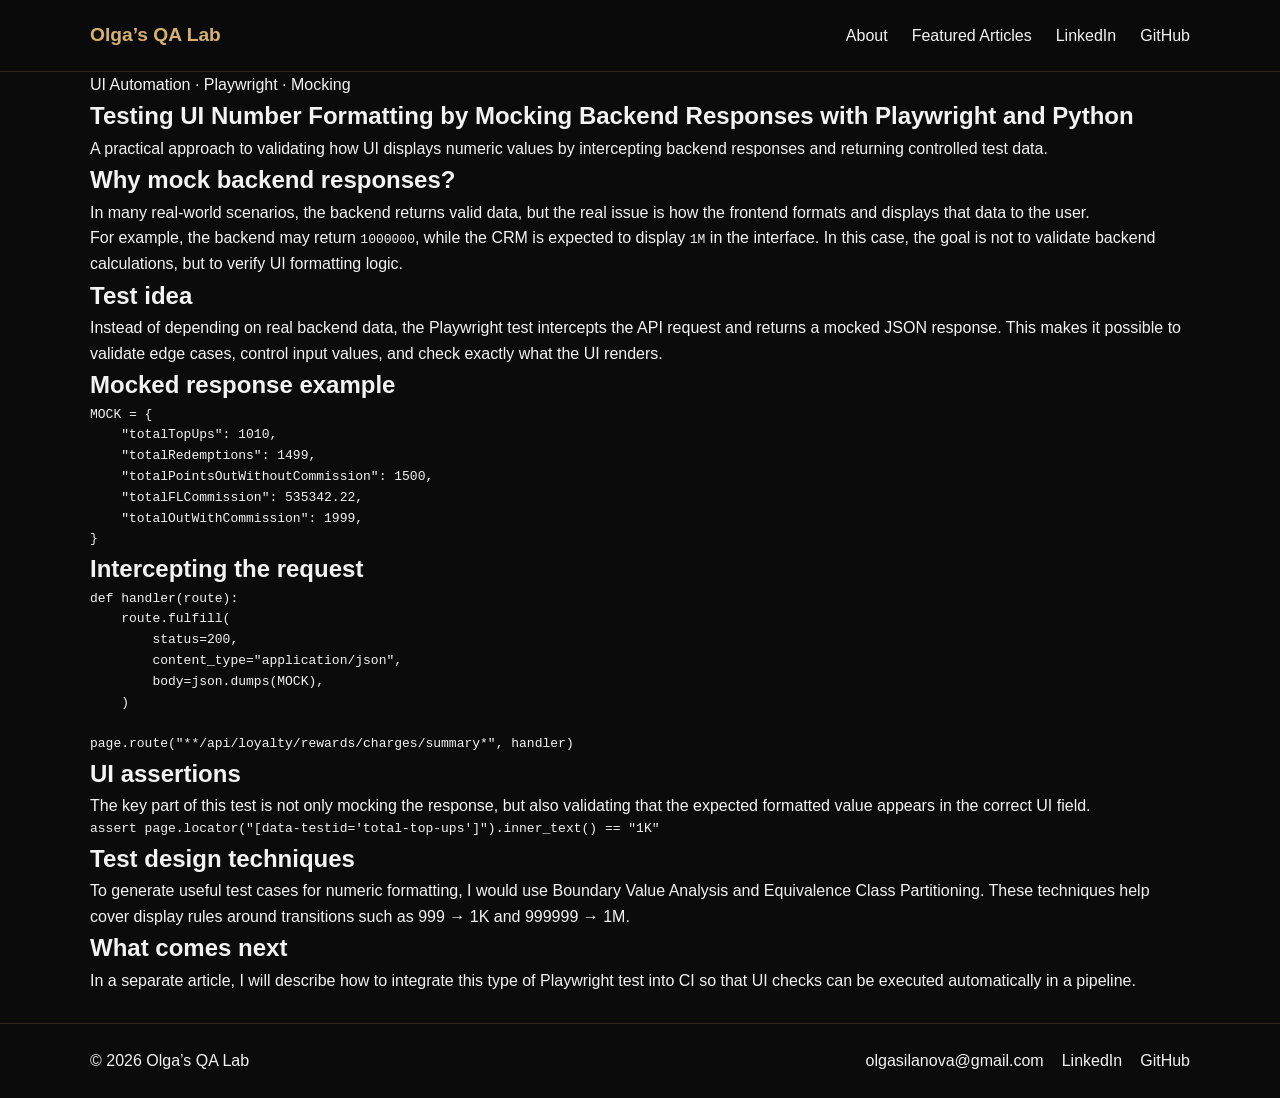
==== posts/mocking-api-responses-playwright.html @ b10ab636 "Create mocking-api-responses-playwright.html" ====
<!DOCTYPE html>
<html lang="en">
<head>
    <meta charset="UTF-8">
    <meta name="viewport" content="width=device-width, initial-scale=1.0">
    <title>Mocking API Responses in Playwright | Olga’s QA Lab</title>
    <link rel="stylesheet" href="../style.css">
    <link rel="icon" type="image/png" href="../favicon.png">
</head>
<body>

<header class="site-header">
    <div class="container header-inner">
        <div class="logo"><a href="../index.html">Olga’s QA Lab</a></div>
        <nav class="nav">
            <a href="../index.html#about">About</a>
            <a href="../index.html#featured">Featured Articles</a>
            <a href="https://www.linkedin.com/in/olgathebughunter/" target="_blank">LinkedIn</a>
            <a href="https://github.com/Sekillar" target="_blank">GitHub</a>
        </nav>
    </div>
</header>

<main>
    <section class="article-page">
        <div class="container article-container">

            <p class="article-meta">UI Automation · Playwright · Mocking</p>
            <h1>Testing UI Number Formatting by Mocking Backend Responses with Playwright and Python</h1>

            <p class="article-lead">
                A practical approach to validating how UI displays numeric values by intercepting
                backend responses and returning controlled test data.
            </p>

            <article class="blog-article">
                <h2>Why mock backend responses?</h2>
                <p>
                    In many real-world scenarios, the backend returns valid data, but the real issue
                    is how the frontend formats and displays that data to the user.
                </p>

                <p>
                    For example, the backend may return <code>1000000</code>, while the CRM is expected
                    to display <code>1M</code> in the interface. In this case, the goal is not to validate
                    backend calculations, but to verify UI formatting logic.
                </p>

                <h2>Test idea</h2>
                <p>
                    Instead of depending on real backend data, the Playwright test intercepts the API request
                    and returns a mocked JSON response. This makes it possible to validate edge cases,
                    control input values, and check exactly what the UI renders.
                </p>

                <h2>Mocked response example</h2>
                <pre><code>MOCK = {
    "totalTopUps": 1010,
    "totalRedemptions": 1499,
    "totalPointsOutWithoutCommission": 1500,
    "totalFLCommission": 535342.22,
    "totalOutWithCommission": 1999,
}</code></pre>

                <h2>Intercepting the request</h2>
                <pre><code>def handler(route):
    route.fulfill(
        status=200,
        content_type="application/json",
        body=json.dumps(MOCK),
    )

page.route("**/api/loyalty/rewards/charges/summary*", handler)</code></pre>

                <h2>UI assertions</h2>
                <p>
                    The key part of this test is not only mocking the response, but also validating
                    that the expected formatted value appears in the correct UI field.
                </p>

                <pre><code>assert page.locator("[data-testid='total-top-ups']").inner_text() == "1K"</code></pre>

                <h2>Test design techniques</h2>
                <p>
                    To generate useful test cases for numeric formatting, I would use Boundary Value Analysis
                    and Equivalence Class Partitioning. These techniques help cover display rules around
                    transitions such as 999 → 1K and 999999 → 1M.
                </p>

                <h2>What comes next</h2>
                <p>
                    In a separate article, I will describe how to integrate this type of Playwright test
                    into CI so that UI checks can be executed automatically in a pipeline.
                </p>
            </article>

        </div>
    </section>
</main>

<footer class="site-footer">
    <div class="container footer-inner">
        <p>© 2026 Olga’s QA Lab</p>
        <div class="footer-links">
            <a href="mailto:olgasilanova@gmail.com">olgasilanova@gmail.com</a>
            <a href="https://www.linkedin.com/in/olgathebughunter/" target="_blank">LinkedIn</a>
            <a href="https://github.com/Sekillar" target="_blank">GitHub</a>
        </div>
    </div>
</footer>

</body>
</html>
---- style.css ----
* {
    margin: 0;
    padding: 0;
    box-sizing: border-box;
}

html {
    scroll-behavior: smooth;
}

body {
    background: #0b0b0b;
    color: #f3f3f3;
    font-family: -apple-system, BlinkMacSystemFont, "Segoe UI", sans-serif;
    line-height: 1.6;
}

a {
    text-decoration: none;
    color: inherit;
}

.container {
    width: min(1100px, 92%);
    margin: 0 auto;
}

.site-header {
    border-bottom: 1px solid rgba(201, 169, 106, 0.18);
    background: rgba(11, 11, 11, 0.95);
    position: sticky;
    top: 0;
}

.header-inner {
    display: flex;
    justify-content: space-between;
    align-items: center;
    padding: 20px 0;
}

.logo {
    font-size: 1.2rem;
    font-weight: 700;
    color: #d6b06f;
}

.nav {
    display: flex;
    gap: 24px;
    flex-wrap: wrap;
}

.nav a {
    color: #f3f3f3;
    transition: 0.2s ease;
}

.nav a:hover {
    color: #d6b06f;
}

.hero {
    padding: 96px 0 80px;
}

.hero-content {
    max-width: 760px;
}

.hero-label {
    color: #d6b06f;
    font-weight: 700;
    letter-spacing: 0.08em;
    text-transform: uppercase;
    margin-bottom: 14px;
    font-size: 0.9rem;
}

.hero h1 {
    font-size: clamp(2.2rem, 5vw, 4.2rem);
    line-height: 1.1;
    margin-bottom: 24px;
}

.hero-text {
    font-size: 1.1rem;
    color: #cfcfcf;
    max-width: 680px;
    margin-bottom: 32px;
}

.hero-buttons {
    display: flex;
    gap: 16px;
    flex-wrap: wrap;
}

.btn {
    display: inline-block;
    padding: 14px 24px;
    border-radius: 10px;
    font-weight: 700;
    transition: 0.2s ease;
}

.btn-primary {
    background: #d6b06f;
    color: #111111;
}

.btn-primary:hover {
    background: #e3c489;
}

.btn-secondary {
    border: 1px solid rgba(214, 176, 111, 0.4);
    color: #f3f3f3;
}

.btn-secondary:hover {
    border-color: #d6b06f;
    color: #d6b06f;
}

.about,
.featured {
    padding: 72px 0;
}

.about h2,
.featured h2 {
    font-size: 2rem;
    margin-bottom: 16px;
}

.section-text {
    max-width: 760px;
    color: #cfcfcf;
    margin-bottom: 32px;
}

.about-cards,
.articles-grid {
    display: grid;
    grid-template-columns: repeat(3, 1fr);
    gap: 24px;
}

.info-card,
.article-card {
    background: #131313;
    border: 1px solid rgba(214, 176, 111, 0.14);
    border-radius: 16px;
    padding: 24px;
    transition: 0.2s ease;
}

.info-card:hover,
.article-card:hover {
    border-color: rgba(214, 176, 111, 0.35);
    transform: translateY(-2px);
}

.info-card h3,
.article-card h3 {
    margin-bottom: 12px;
    font-size: 1.2rem;
}

.info-card p,
.article-card p {
    color: #cfcfcf;
}

.article-tag {
    color: #d6b06f;
    font-size: 0.9rem;
    font-weight: 700;
    margin-bottom: 12px;
    text-transform: uppercase;
    letter-spacing: 0.06em;
}

.article-link {
    display: inline-block;
    margin-top: 18px;
    color: #d6b06f;
    font-weight: 700;
}

.article-link:hover {
    color: #e3c489;
}

.site-footer {
    border-top: 1px solid rgba(201, 169, 106, 0.18);
    margin-top: 30px;
}

.footer-inner {
    display: flex;
    justify-content: space-between;
    align-items: center;
    gap: 16px;
    padding: 24px 0;
    flex-wrap: wrap;
}

.footer-links {
    display: flex;
    gap: 18px;
}

.footer-links a:hover {
    color: #d6b06f;
}

@media (max-width: 900px) {
    .about-cards,
    .articles-grid {
        grid-template-columns: 1fr;
    }

    .header-inner {
        flex-direction: column;
        align-items: flex-start;
        gap: 16px;
    }

    .hero {
        padding: 72px 0 56px;
    }
}

.about-profile {
    display: flex;
    align-items: center;
    gap: 30px;
    margin-bottom: 40px;
}

.profile-photo {
    width: 140px;
    height: 140px;
    object-fit: cover;
    object-position: 50% 20%;;
    border-radius: 14px;
    border: 2px solid rgba(214,176,111,0.4);
}

.footer-email {
    color: #d6b06f;
}

.about-text {
    max-width: 700px;
}
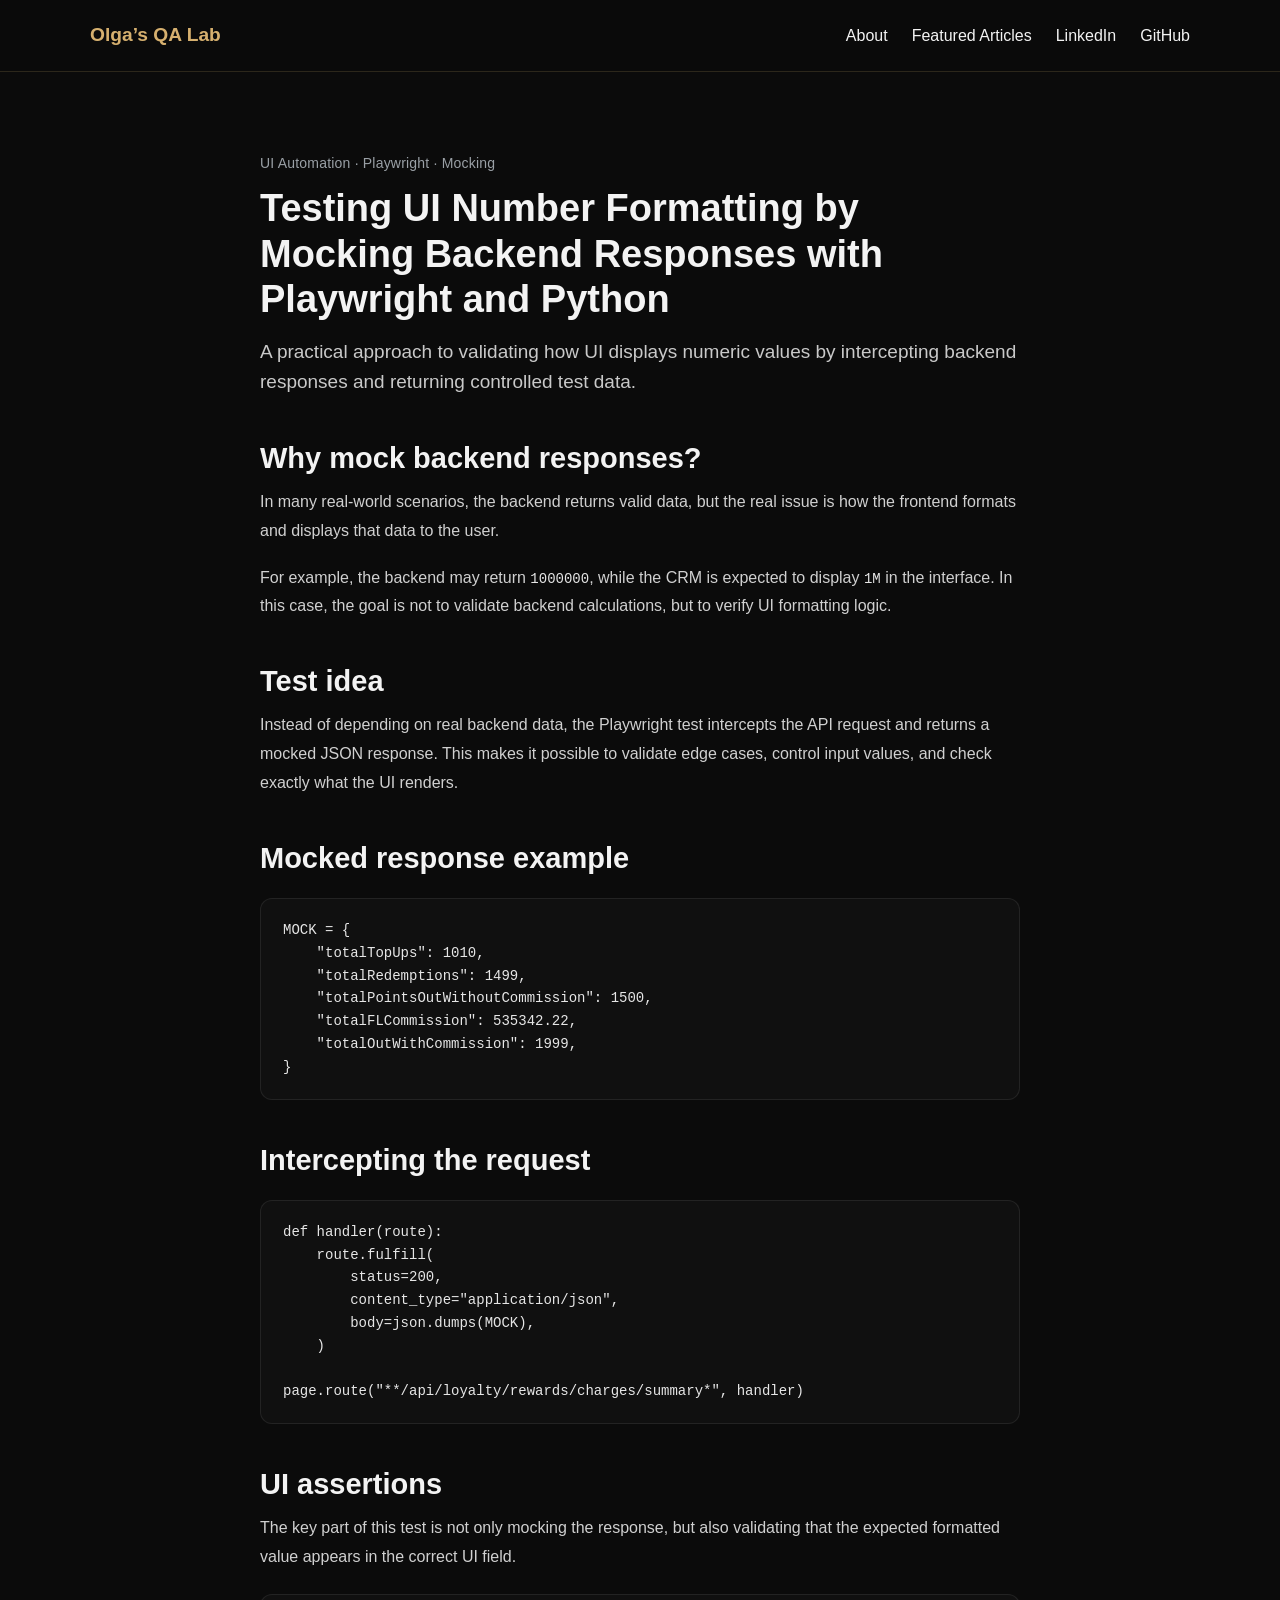
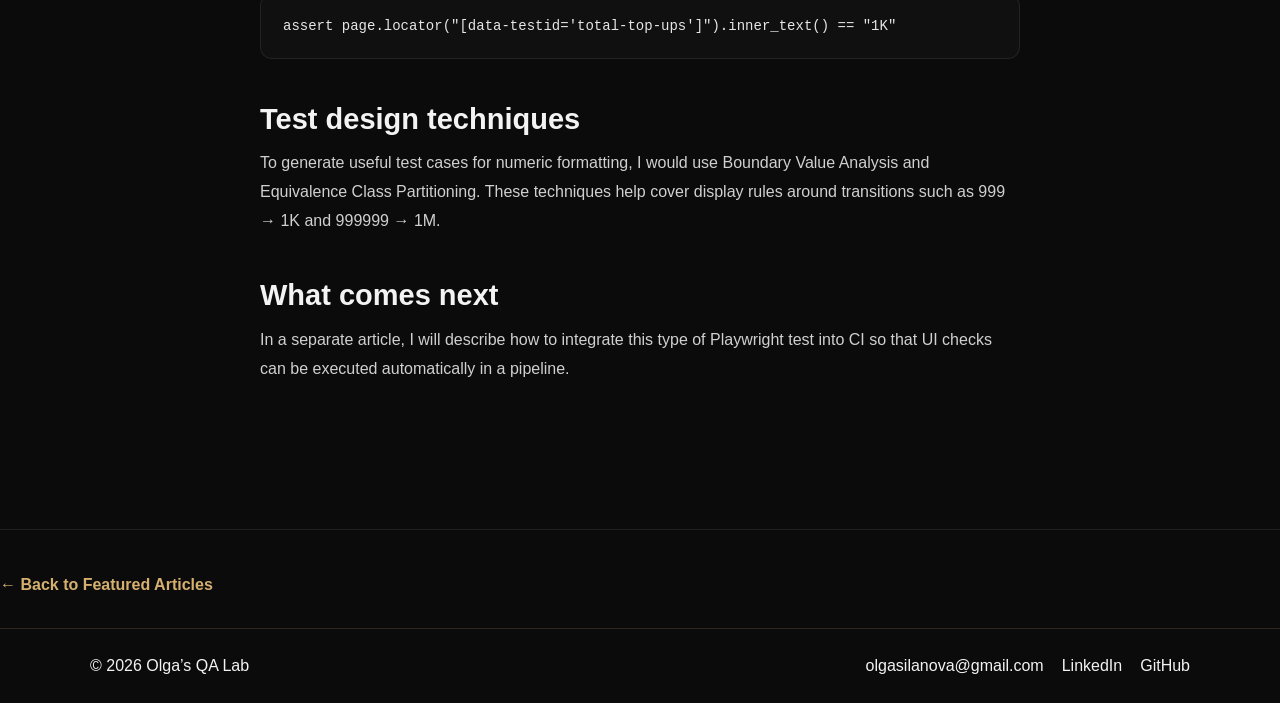
==== commit 37d95319: "Update mocking-api-responses-playwright.html" ====
--- a/posts/mocking-api-responses-playwright.html
+++ b/posts/mocking-api-responses-playwright.html
@@ -98,6 +98,10 @@
     </section>
 </main>
 
+<div class="article-bottom-nav">
+    <a class="article-link" href="../index.html#featured">← Back to Featured Articles</a>
+</div>
+
 <footer class="site-footer">
     <div class="container footer-inner">
         <p>© 2026 Olga’s QA Lab</p>
--- a/style.css
+++ b/style.css
@@ -193,6 +193,9 @@
     color: #e3c489;
 }
 
+/* =========================
+   Footer
+========================= */
 .site-footer {
     border-top: 1px solid rgba(201, 169, 106, 0.18);
     margin-top: 30px;
@@ -215,6 +218,10 @@
 .footer-links a:hover {
     color: #d6b06f;
 }
+
+/* =========================
+   About
+========================= */
 
 @media (max-width: 900px) {
     .about-cards,
@@ -256,3 +263,118 @@
 .about-text {
     max-width: 700px;
 }
+
+/* =========================
+   Article page
+========================= */
+
+.article-page {
+    padding: 80px 0;
+}
+
+.article-container {
+    max-width: 760px;
+    margin: 0 auto;
+}
+
+.article-meta {
+    color: #9aa0a6;
+    font-size: 14px;
+    margin-bottom: 10px;
+}
+
+.article-page h1 {
+    font-size: 34px;
+    line-height: 1.3;
+    margin-bottom: 12px;
+}
+
+.article-lead {
+    color: #cfcfcf;
+    font-size: 18px;
+    margin-bottom: 36px;
+}
+
+.blog-article h2 {
+    font-size: 22px;
+    margin-top: 40px;
+    margin-bottom: 10px;
+}
+
+.blog-article p {
+    color: #d0d0d0;
+    line-height: 1.7;
+    margin-bottom: 16px;
+}
+
+.blog-article pre {
+    background: #0f0f0f;
+    padding: 18px;
+    border-radius: 6px;
+    overflow-x: auto;
+    margin: 18px 0;
+    border: 1px solid #222;
+}
+
+.blog-article code {
+    font-family: monospace;
+    font-size: 14px;
+    color: #e6e6e6;
+}
+
+.article-container {
+    max-width: 760px;
+    margin: 0 auto;
+}
+
+.article-meta {
+    color: #9aa0a6;
+    font-size: 14px;
+    letter-spacing: 0.2px;
+    margin-bottom: 12px;
+}
+
+.article-page h1 {
+    font-size: 38px;
+    line-height: 1.2;
+    margin-bottom: 14px;
+}
+
+.article-lead {
+    color: #c9c9c9;
+    font-size: 19px;
+    line-height: 1.6;
+    margin-bottom: 34px;
+}
+
+.blog-article h2 {
+    margin-top: 42px;
+    margin-bottom: 12px;
+    font-size: 29px;
+    line-height: 1.25;
+}
+
+.blog-article p {
+    line-height: 1.8;
+    margin-bottom: 18px;
+}
+
+.blog-article pre {
+    background: #101010;
+    border: 1px solid rgba(255,255,255,0.08);
+    border-radius: 12px;
+    padding: 20px 22px;
+    overflow-x: auto;
+    margin: 22px 0 28px;
+}
+
+.blog-article code {
+    font-size: 14px;
+    line-height: 1.6;
+}
+
+.article-bottom-nav {
+    margin-top: 48px;
+    padding-top: 24px;
+    border-top: 1px solid rgba(255,255,255,0.08);
+}
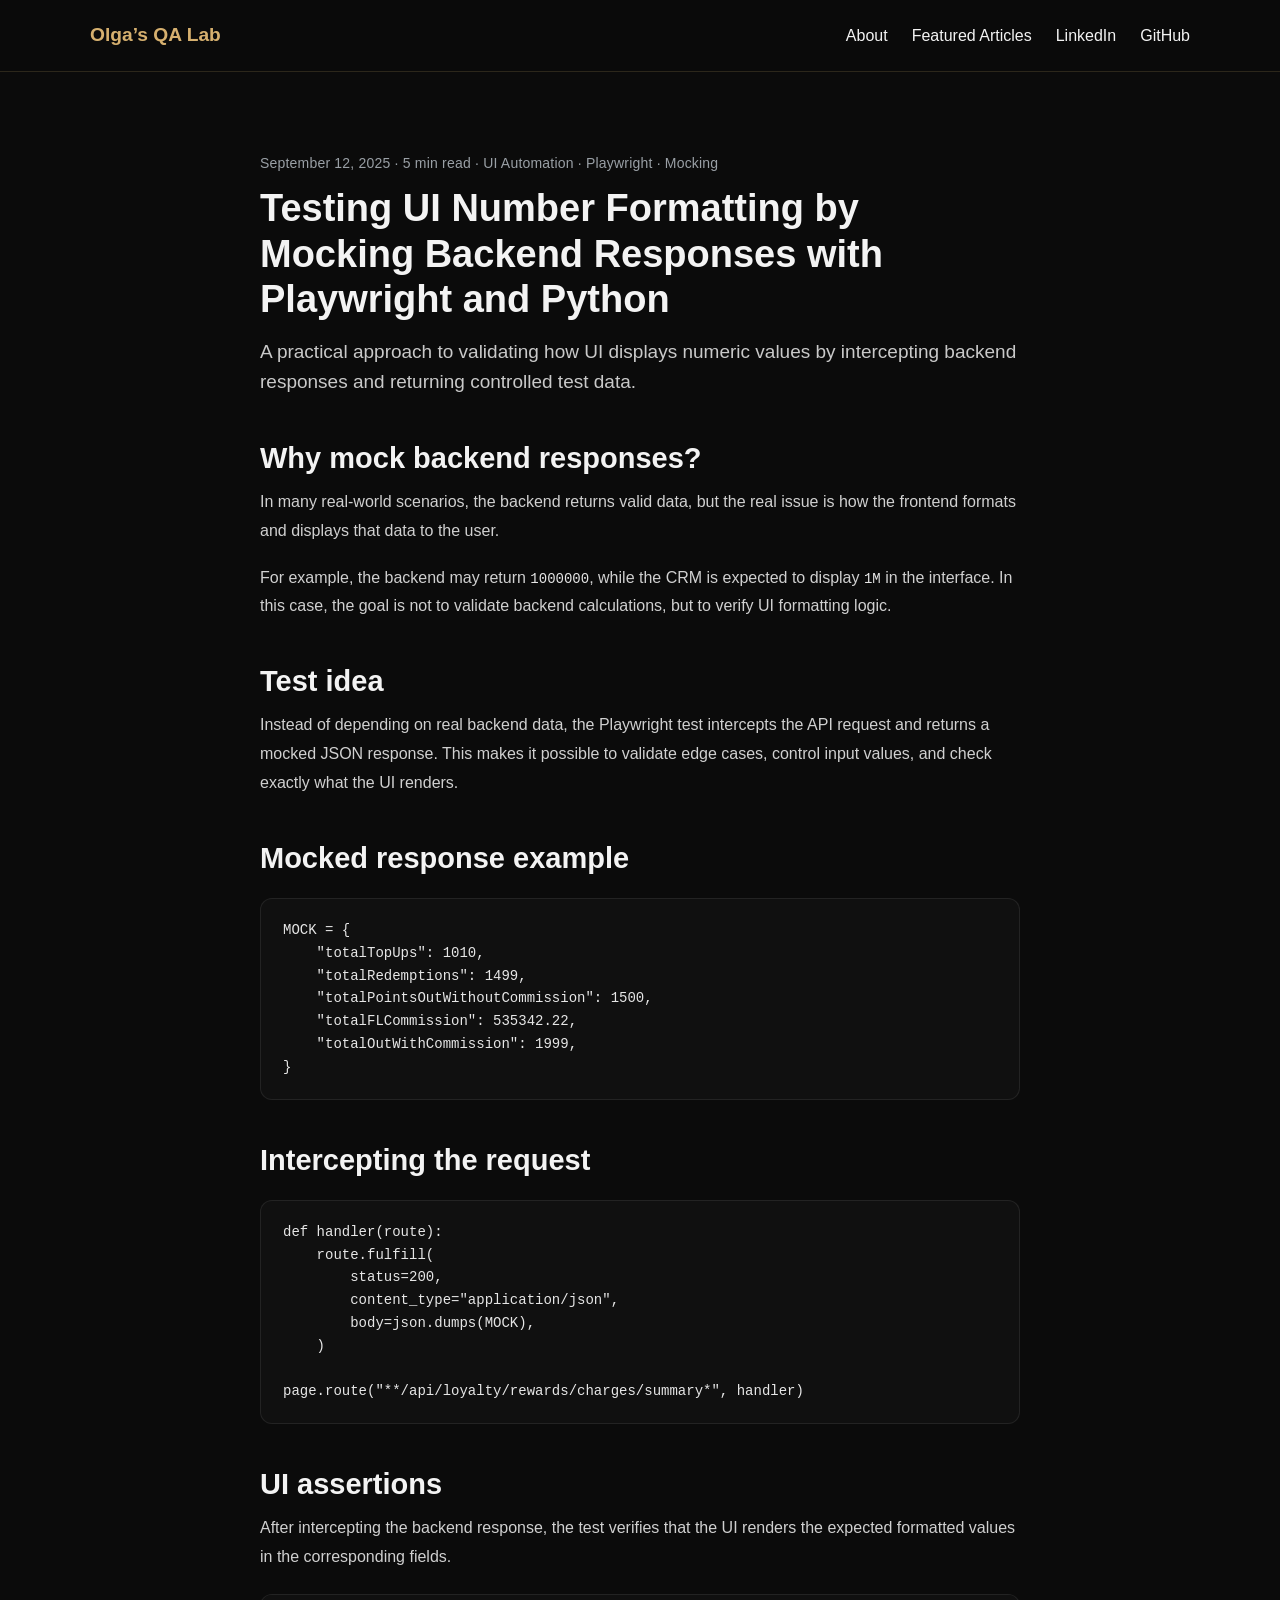
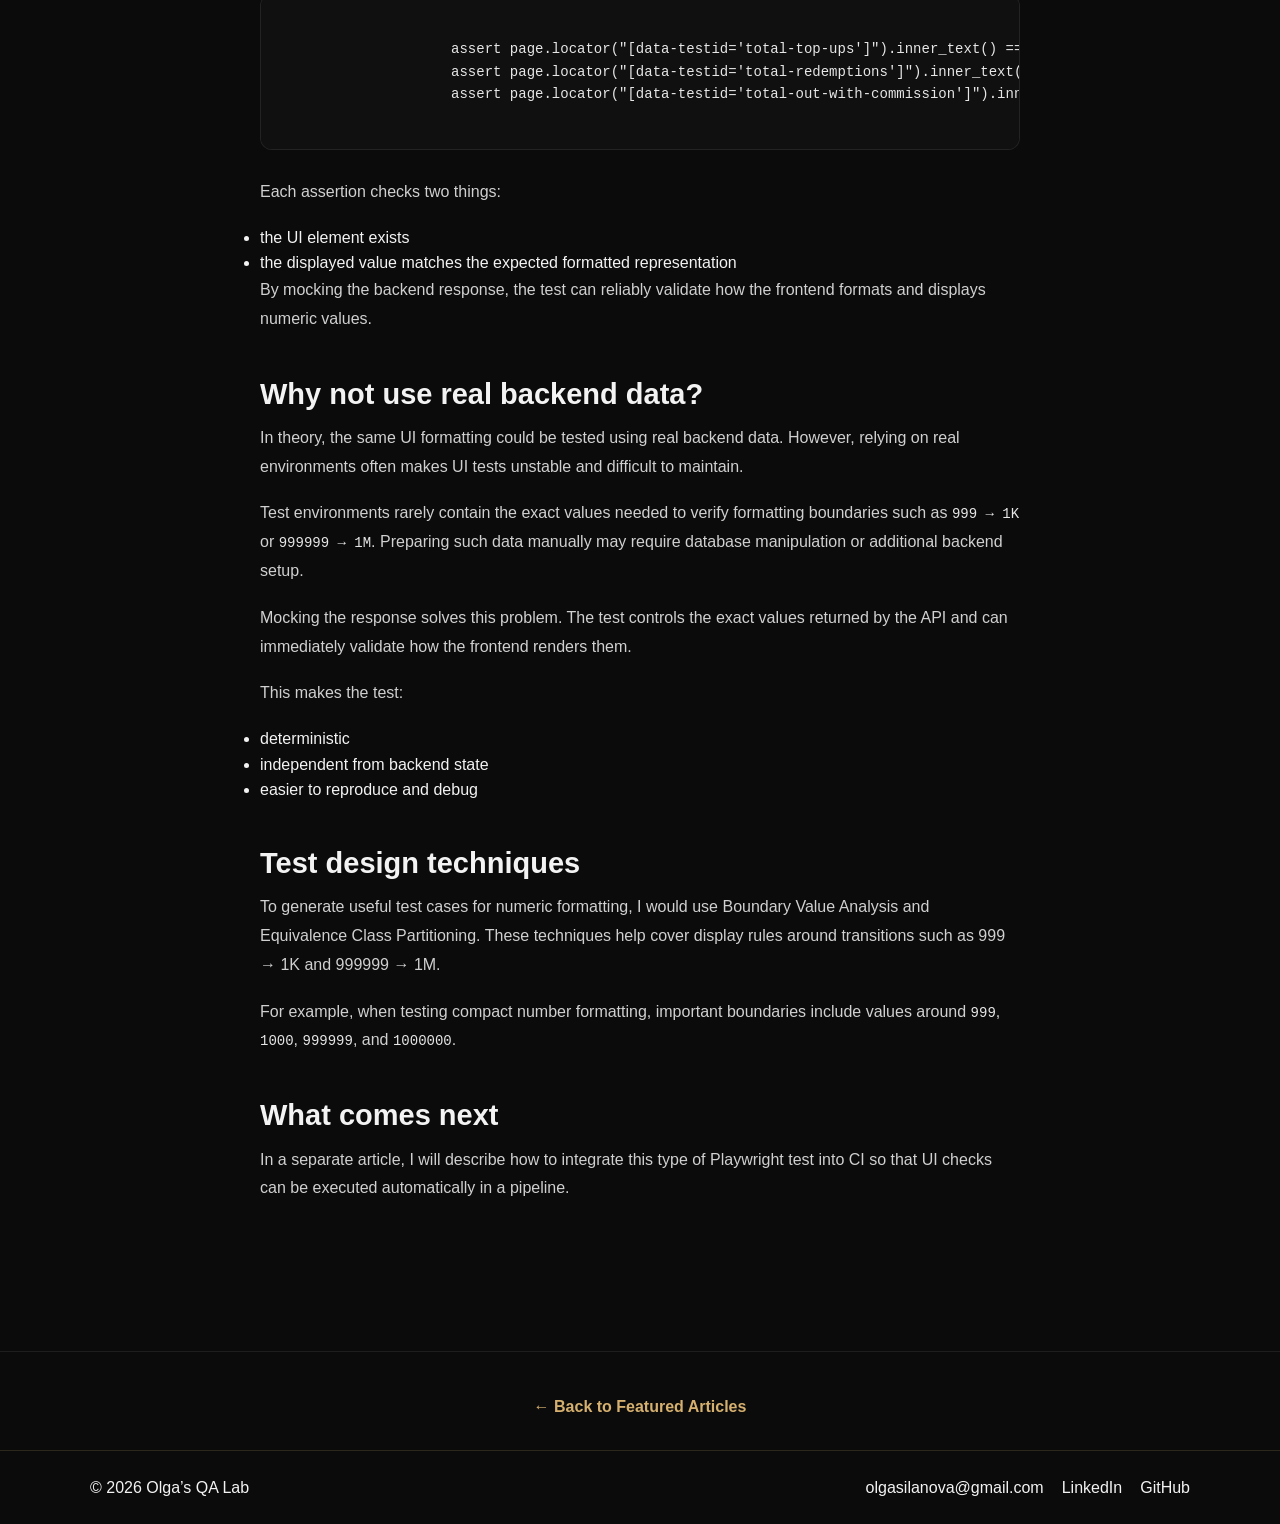
==== commit 8c0f87d8: "Update mocking-api-responses-playwright.html" ====
--- a/posts/mocking-api-responses-playwright.html
+++ b/posts/mocking-api-responses-playwright.html
@@ -3,6 +3,19 @@
 <head>
     <meta charset="UTF-8">
     <meta name="viewport" content="width=device-width, initial-scale=1.0">
+    <meta name="description" content="How to test UI number formatting by mocking backend API responses using Playwright and Python. A practical approach to validating frontend behavior with controlled test data.">
+    <meta name="author" content="Olga Silanova">
+    <meta name="keywords" content="Playwright, QA automation, UI testing, API mocking, test automation, Python testing">
+    <meta property="og:title" content="Testing UI Number Formatting by Mocking Backend Responses with Playwright and Python">
+    <meta property="og:description" content="A practical approach to validating how UI displays numeric values by intercepting backend responses and returning controlled test data.">
+    <meta property="og:type" content="article">
+    <meta property="og:url" content="https://sekillar.github.io/posts/mocking-api-responses-playwright.html">
+    <meta property="og:site_name" content="Olga’s QA Lab">
+    <meta property="article:published_time" content="2025-09-12">
+    <meta property="article:author" content="Olga Silanova">
+    <meta property="article:tag" content="Playwright">
+    <meta property="article:tag" content="UI Automation">
+    <meta property="article:tag" content="API Mocking">
     <title>Mocking API Responses in Playwright | Olga’s QA Lab</title>
     <link rel="stylesheet" href="../style.css">
     <link rel="icon" type="image/png" href="../favicon.png">
@@ -25,7 +38,7 @@
     <section class="article-page">
         <div class="container article-container">
 
-            <p class="article-meta">UI Automation · Playwright · Mocking</p>
+            <p class="article-meta">September 12, 2025 · 5 min read · UI Automation · Playwright · Mocking</p>
             <h1>Testing UI Number Formatting by Mocking Backend Responses with Playwright and Python</h1>
 
             <p class="article-lead">
@@ -73,18 +86,69 @@
 page.route("**/api/loyalty/rewards/charges/summary*", handler)</code></pre>
 
                 <h2>UI assertions</h2>
-                <p>
-                    The key part of this test is not only mocking the response, but also validating
-                    that the expected formatted value appears in the correct UI field.
-                </p>
 
-                <pre><code>assert page.locator("[data-testid='total-top-ups']").inner_text() == "1K"</code></pre>
+                    <p>
+                    After intercepting the backend response, the test verifies that the UI renders the
+                    expected formatted values in the corresponding fields.
+                    </p>
+                    
+                    <pre><code>
+                    assert page.locator("[data-testid='total-top-ups']").inner_text() == "1K"
+                    assert page.locator("[data-testid='total-redemptions']").inner_text() == "1.4K"
+                    assert page.locator("[data-testid='total-out-with-commission']").inner_text() == "2K"
+                    </code></pre>
+                    
+                    <p>
+                    Each assertion checks two things:
+                    </p>
+                    
+                    <ul>
+                    <li>the UI element exists</li>
+                    <li>the displayed value matches the expected formatted representation</li>
+                    </ul>
+                    
+                    <p>
+                    By mocking the backend response, the test can reliably validate how the frontend
+                    formats and displays numeric values.
+                    </p>
+
+                <h2>Why not use real backend data?</h2>
+
+                    <p>
+                    In theory, the same UI formatting could be tested using real backend data.
+                    However, relying on real environments often makes UI tests unstable and difficult to maintain.
+                    </p>
+                    
+                    <p>
+                    Test environments rarely contain the exact values needed to verify formatting boundaries
+                    such as <code>999 → 1K</code> or <code>999999 → 1M</code>. Preparing such data manually
+                    may require database manipulation or additional backend setup.
+                    </p>
+                    
+                    <p>
+                    Mocking the response solves this problem. The test controls the exact values returned
+                    by the API and can immediately validate how the frontend renders them.
+                    </p>
+                    
+                    <p>
+                    This makes the test:
+                    </p>
+                    
+                    <ul>
+                    <li>deterministic</li>
+                    <li>independent from backend state</li>
+                    <li>easier to reproduce and debug</li>
+                    </ul>
 
                 <h2>Test design techniques</h2>
                 <p>
                     To generate useful test cases for numeric formatting, I would use Boundary Value Analysis
                     and Equivalence Class Partitioning. These techniques help cover display rules around
                     transitions such as 999 → 1K and 999999 → 1M.
+                </p>
+                <p>
+                    For example, when testing compact number formatting, important boundaries include
+                    values around <code>999</code>, <code>1000</code>, <code>999999</code>, and <code>1000000</code>.
                 </p>
 
                 <h2>What comes next</h2>
@@ -98,6 +162,7 @@
     </section>
 </main>
 
+</article>
 <div class="article-bottom-nav">
     <a class="article-link" href="../index.html#featured">← Back to Featured Articles</a>
 </div>
--- a/style.css
+++ b/style.css
@@ -372,9 +372,13 @@
     font-size: 14px;
     line-height: 1.6;
 }
-
 .article-bottom-nav {
-    margin-top: 48px;
+    margin-top: 50px;
     padding-top: 24px;
     border-top: 1px solid rgba(255,255,255,0.08);
-}
+    text-align: center;
+}
+
+.article-bottom-nav a:hover {
+    opacity: 1;
+}
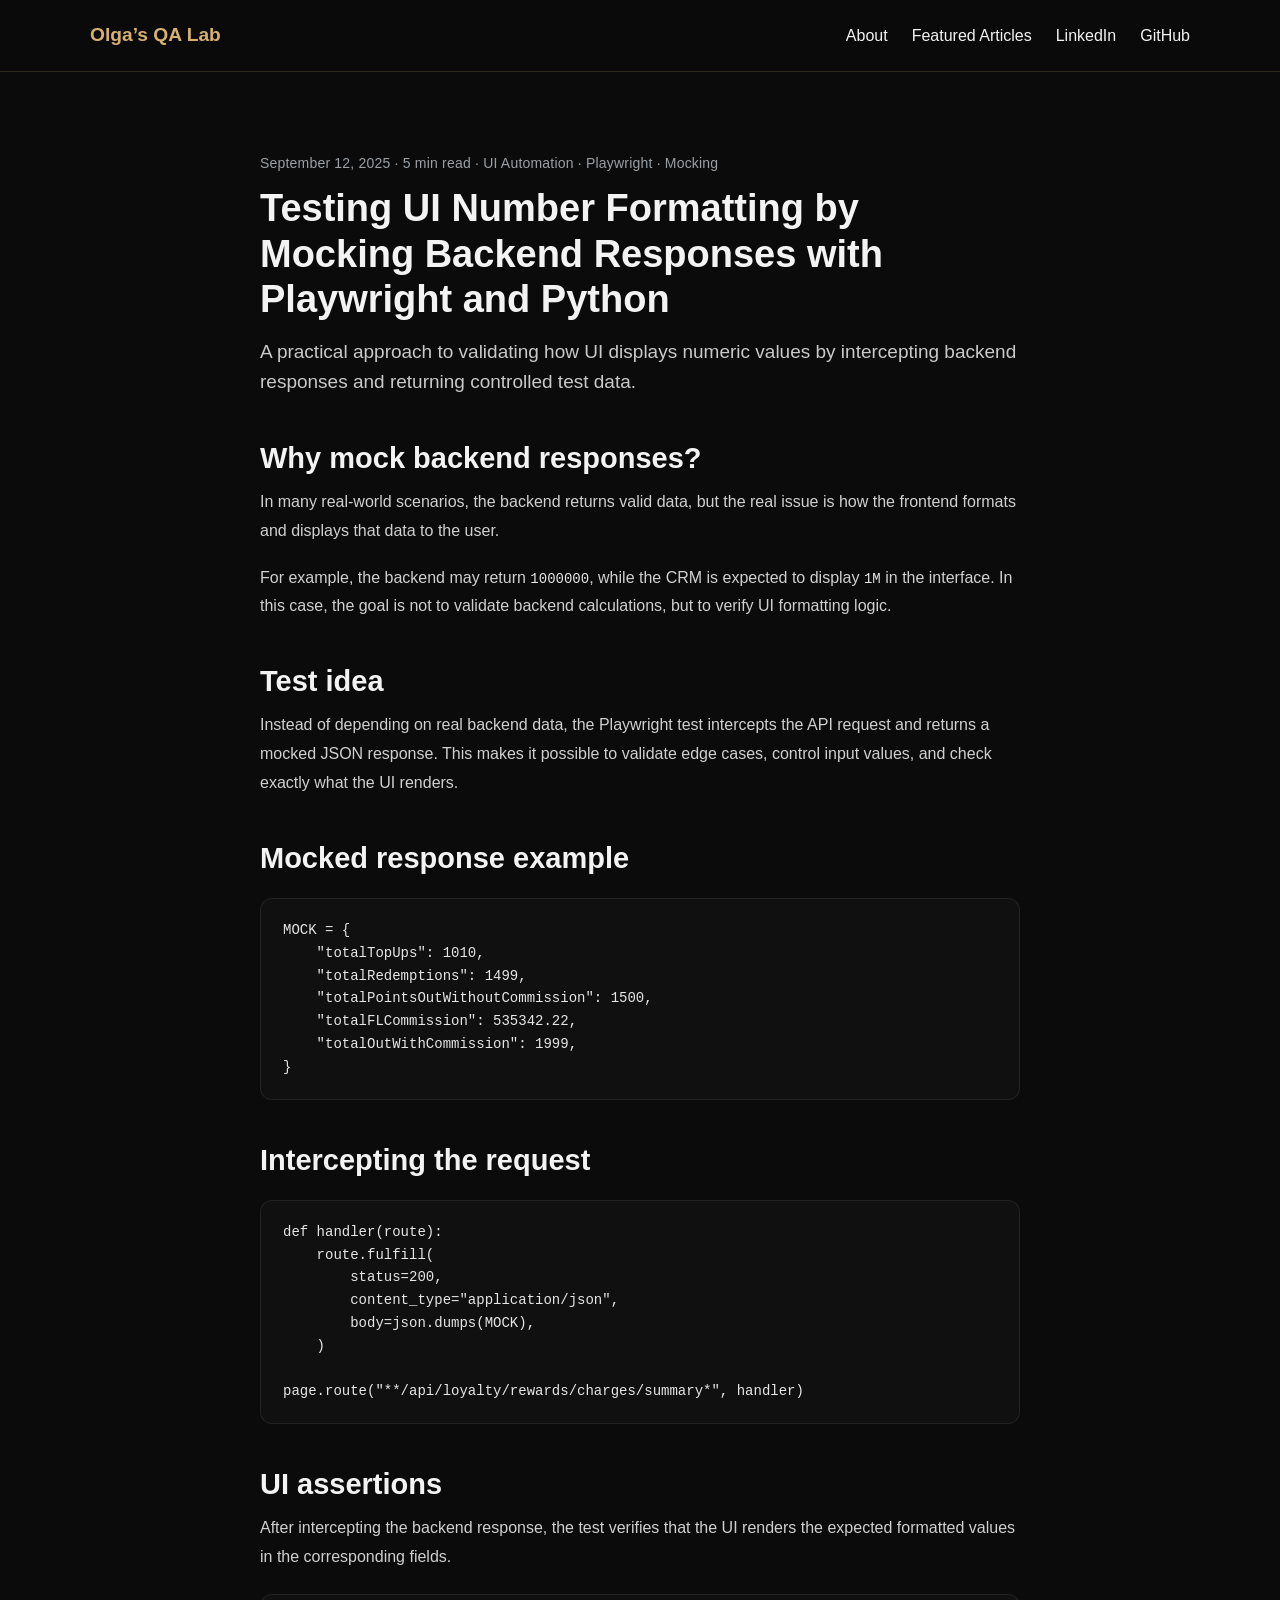
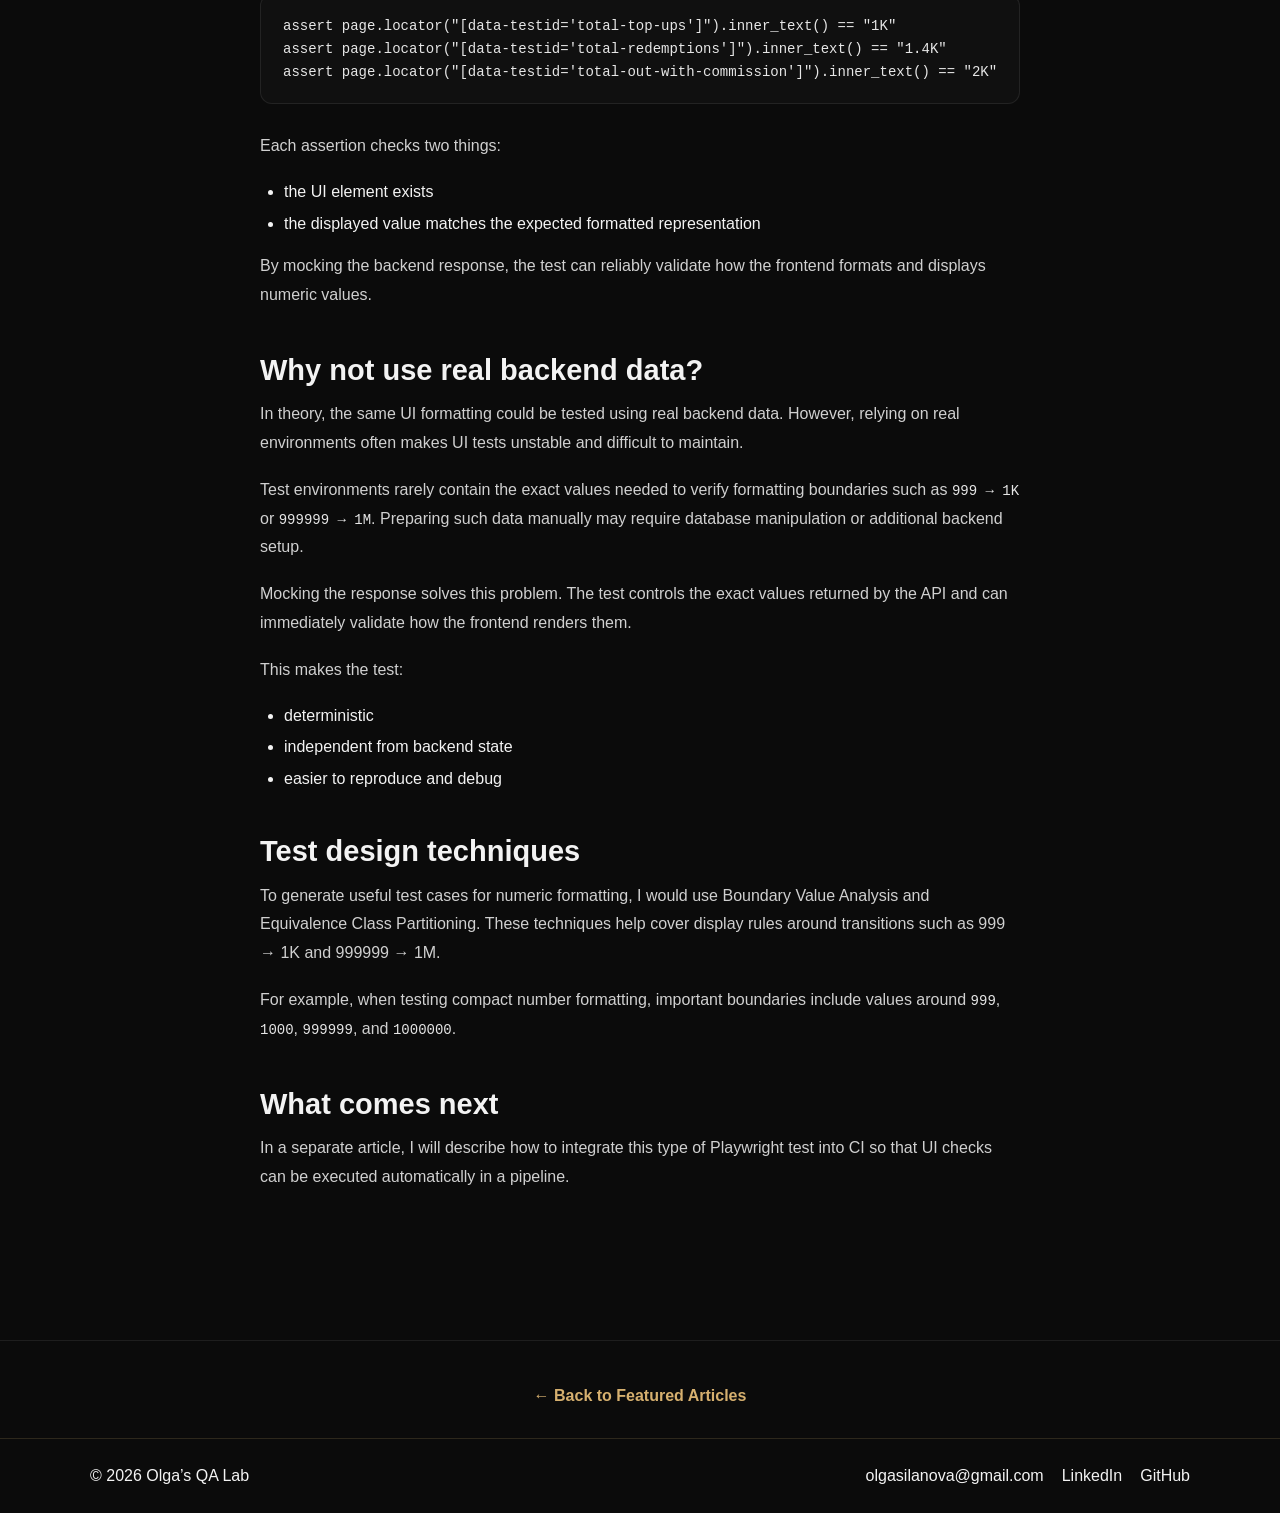
==== commit fb4015c5: "Update mocking-api-responses-playwright.html" ====
--- a/posts/mocking-api-responses-playwright.html
+++ b/posts/mocking-api-responses-playwright.html
@@ -92,11 +92,9 @@
                     expected formatted values in the corresponding fields.
                     </p>
                     
-                    <pre><code>
-                    assert page.locator("[data-testid='total-top-ups']").inner_text() == "1K"
-                    assert page.locator("[data-testid='total-redemptions']").inner_text() == "1.4K"
-                    assert page.locator("[data-testid='total-out-with-commission']").inner_text() == "2K"
-                    </code></pre>
+                    <pre><code>assert page.locator("[data-testid='total-top-ups']").inner_text() == "1K"
+assert page.locator("[data-testid='total-redemptions']").inner_text() == "1.4K"
+assert page.locator("[data-testid='total-out-with-commission']").inner_text() == "2K"</code></pre>
                     
                     <p>
                     Each assertion checks two things:
@@ -162,7 +160,6 @@
     </section>
 </main>
 
-</article>
 <div class="article-bottom-nav">
     <a class="article-link" href="../index.html#featured">← Back to Featured Articles</a>
 </div>
--- a/style.css
+++ b/style.css
@@ -322,6 +322,15 @@
     color: #e6e6e6;
 }
 
+.blog-article ul {
+    margin: 16px 0;
+    padding-left: 24px;
+}
+
+.blog-article li {
+    margin-bottom: 6px;
+}
+
 .article-container {
     max-width: 760px;
     margin: 0 auto;
